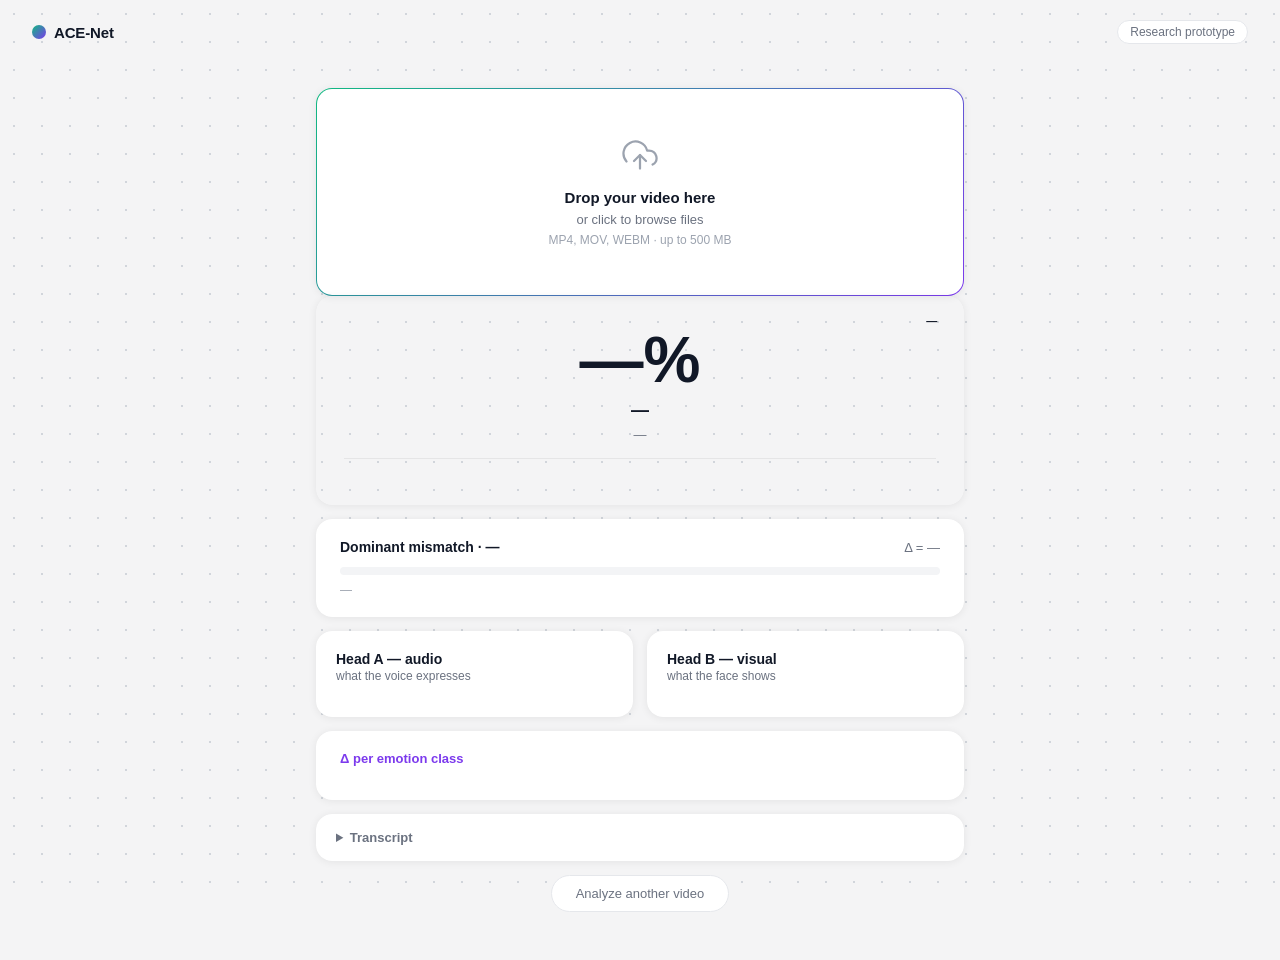
==== web/static/index.html @ 8065984e "feat: add ACE-Net web UI with full inference pipeline Loads all 3 trained checkpoints (stage2_acenet" ====
<!DOCTYPE html>
<html lang="en">
<head>
  <meta charset="UTF-8" />
  <meta name="viewport" content="width=device-width, initial-scale=1.0" />
  <title>ACE-Net Detector</title>
  <link rel="stylesheet" href="style.css" />
</head>
<body>
  <header>
    <div class="logo">
      <span class="logo-dot"></span>
      ACE-Net
    </div>
    <span class="badge-proto">Research prototype</span>
  </header>

  <main>

    <!-- ── STATE: idle (drop zone) ── -->
    <div id="state-idle" class="card drop-zone" data-state>
      <input type="file" id="file-input" accept="video/*" hidden />
      <div class="upload-icon">
        <svg width="36" height="36" viewBox="0 0 24 24" fill="none"
             stroke="currentColor" stroke-width="1.5" stroke-linecap="round" stroke-linejoin="round">
          <polyline points="16 16 12 12 8 16"/>
          <line x1="12" y1="12" x2="12" y2="21"/>
          <path d="M20.39 18.39A5 5 0 0 0 18 9h-1.26A8 8 0 1 0 3 16.3"/>
        </svg>
      </div>
      <p class="drop-title">Drop your video here</p>
      <p class="drop-sub">or click to browse files</p>
      <p class="drop-hint">MP4, MOV, WEBM · up to 500 MB</p>
    </div>

    <!-- ── STATE: file selected ── -->
    <div id="state-selected" class="card drop-zone" data-state hidden>
      <div class="file-thumb">
        <svg width="40" height="40" viewBox="0 0 24 24" fill="none"
             stroke="currentColor" stroke-width="1.5" stroke-linecap="round" stroke-linejoin="round">
          <rect x="2" y="2" width="20" height="20" rx="3"/>
          <polygon points="10 8 16 12 10 16 10 8"/>
        </svg>
      </div>
      <p id="file-info" class="file-info-text">—</p>
      <button id="run-btn" class="btn-run">Run Analysis</button>
      <p class="drop-hint mt-8">Click anywhere to change file</p>
    </div>

    <!-- ── STATE: analyzing ── -->
    <div id="state-analyzing" class="card text-center" data-state hidden>
      <div class="spinner"></div>
      <h2 id="analyzing-title">Analyzing video</h2>
      <p id="analyzing-sub" class="sub-text"></p>
      <ul class="steps-list" id="steps-list"></ul>
    </div>

    <!-- ── STATE: results ── -->
    <div id="state-results" data-state hidden>

      <!-- verdict -->
      <div id="verdict-card" class="verdict-card">
        <span id="verdict-badge" class="verdict-badge">—</span>
        <div id="fake-pct"     class="fake-pct">—%</div>
        <div id="verdict-label" class="verdict-label">—</div>
        <div id="verdict-desc"  class="verdict-desc">—</div>
        <div class="verdict-metrics" id="verdict-metrics"></div>
      </div>

      <!-- dominant mismatch -->
      <div class="info-card">
        <div class="info-card-header">
          <span id="dom-label" class="info-card-title">Dominant mismatch · —</span>
          <span id="dom-delta" class="tag-delta">Δ = —</span>
        </div>
        <div class="bar-track"><div id="dom-bar" class="bar-fill bar-neutral" style="width:0%"></div></div>
        <p id="dom-hint" class="bar-hint">—</p>
      </div>

      <!-- emotion heads -->
      <div class="heads-row">
        <div class="head-card">
          <div class="head-title">Head A — audio</div>
          <div class="head-sub">what the voice expresses</div>
          <div id="audio-bars" class="emo-bars"></div>
        </div>
        <div class="head-card">
          <div class="head-title">Head B — visual</div>
          <div class="head-sub">what the face shows</div>
          <div id="visual-bars" class="emo-bars"></div>
        </div>
      </div>

      <!-- per-class delta -->
      <div class="info-card">
        <div class="delta-section-title">Δ per emotion class</div>
        <div id="delta-bars"></div>
      </div>

      <!-- transcript (collapsible) -->
      <details class="transcript-card">
        <summary>Transcript</summary>
        <p id="transcript-text" class="transcript-body">—</p>
      </details>

      <button id="reset-btn" class="btn-reset">Analyze another video</button>
    </div>

    <!-- ── STATE: error ── -->
    <div id="state-error" class="card text-center" data-state hidden>
      <div class="error-icon">⚠</div>
      <h2>Analysis failed</h2>
      <p id="error-msg" class="sub-text"></p>
      <button id="retry-btn" class="btn-reset mt-16">Try again</button>
    </div>

  </main>

  <script src="app.js"></script>
</body>
</html>
---- web/static/style.css ----
/* ── Reset & variables ── */
*, *::before, *::after { box-sizing: border-box; margin: 0; padding: 0; }

:root {
  --green:    #10b981;
  --green-dk: #059669;
  --purple:   #7c3aed;
  --red:      #ef4444;
  --red-dk:   #dc2626;
  --text:     #111827;
  --sub:      #6b7280;
  --hint:     #9ca3af;
  --line:     #e5e7eb;
  --bg:       #f4f4f5;
  --card:     #ffffff;
  --r:        16px;
  --shadow:   0 1px 8px rgba(0,0,0,0.07), 0 0 1px rgba(0,0,0,0.05);
}

body {
  font-family: -apple-system, BlinkMacSystemFont, "Segoe UI", Helvetica, Arial, sans-serif;
  background: var(--bg);
  min-height: 100vh;
  display: flex;
  flex-direction: column;
  color: var(--text);
}

/* subtle dot grid */
body::before {
  content: '';
  position: fixed; inset: 0;
  background-image: radial-gradient(circle, #d1d5db 1px, transparent 1px);
  background-size: 28px 28px;
  pointer-events: none;
  z-index: 0;
}

/* ── Header ── */
header {
  position: relative; z-index: 1;
  display: flex; justify-content: space-between; align-items: center;
  padding: 20px 32px;
}

.logo {
  display: flex; align-items: center; gap: 8px;
  font-weight: 700; font-size: 15px; letter-spacing: -0.01em;
}
.logo-dot {
  width: 14px; height: 14px; border-radius: 50%;
  background: linear-gradient(135deg, var(--green), var(--purple));
  flex-shrink: 0;
}
.badge-proto {
  font-size: 12px; color: var(--sub);
  padding: 4px 12px; border-radius: 20px;
  border: 1px solid var(--line); background: var(--card);
}

/* ── Main layout ── */
main {
  flex: 1; position: relative; z-index: 1;
  display: flex; flex-direction: column; align-items: center; justify-content: center;
  padding: 24px 16px 48px;
  width: 100%; max-width: 680px; margin: 0 auto;
}

/* ── Cards ── */
.card {
  background: var(--card); border-radius: var(--r);
  padding: 48px 40px; width: 100%;
  box-shadow: var(--shadow);
}
.text-center { text-align: center; }

/* ── Drop zone (gradient border) ── */
.drop-zone {
  background:
    linear-gradient(var(--card), var(--card)) padding-box,
    linear-gradient(135deg, var(--green), var(--purple)) border-box;
  border: 1.5px solid transparent;
  cursor: pointer;
  transition: transform 0.12s, box-shadow 0.12s;
  text-align: center;
}
.drop-zone:hover { transform: scale(1.004); box-shadow: 0 4px 20px rgba(0,0,0,0.09); }
.drop-zone.drag-over {
  background:
    linear-gradient(#f0fdf4, #f5f3ff) padding-box,
    linear-gradient(135deg, var(--green), var(--purple)) border-box;
}

.upload-icon { color: var(--hint); margin-bottom: 16px; display: flex; justify-content: center; }
.drop-title  { font-weight: 600; font-size: 15px; margin-bottom: 6px; }
.drop-sub    { font-size: 13px; color: var(--sub); margin-bottom: 6px; }
.drop-hint   { font-size: 12px; color: var(--hint); }
.mt-8        { margin-top: 8px; }

/* file selected */
.file-thumb { color: var(--green); display: flex; justify-content: center; margin-bottom: 14px; }
.file-info-text { font-size: 15px; font-weight: 500; margin-bottom: 22px; }

.btn-run {
  background: linear-gradient(135deg, var(--purple), #ec4899);
  color: #fff; border: none; border-radius: 40px;
  padding: 12px 40px; font-size: 14px; font-weight: 600;
  cursor: pointer; transition: opacity 0.15s;
  display: inline-block;
}
.btn-run:hover { opacity: 0.88; }

/* ── Spinner ── */
.spinner {
  width: 56px; height: 56px; border-radius: 50%;
  margin: 0 auto 24px;
  background: conic-gradient(var(--green) 0%, var(--purple) 55%, #e5e7eb 55%);
  -webkit-mask: radial-gradient(farthest-side, transparent calc(100% - 5px), #fff 0);
  mask:         radial-gradient(farthest-side, transparent calc(100% - 5px), #fff 0);
  animation: spin 0.9s linear infinite;
}
@keyframes spin { to { transform: rotate(360deg); } }

.card h2    { font-size: 18px; font-weight: 700; margin-bottom: 6px; }
.sub-text   { font-size: 13px; color: var(--sub); margin-bottom: 28px; }

/* ── Steps list ── */
.steps-list { list-style: none; display: inline-block; text-align: left; margin: 0 auto; }
.steps-list li {
  display: flex; align-items: center; gap: 10px;
  padding: 5px 0; font-size: 13px; color: var(--hint);
  transition: color 0.25s;
}
.steps-list li.done  { color: var(--text); }
.step-icon {
  width: 20px; height: 20px; flex-shrink: 0; border-radius: 50%;
  border: 2px solid #d1d5db;
  display: flex; align-items: center; justify-content: center;
  font-size: 10px; font-weight: 700;
  transition: background 0.25s, border-color 0.25s, color 0.25s;
}
.steps-list li.done .step-icon { background: var(--green); border-color: var(--green); color: #fff; }

/* ── Results ── */
#state-results {
  width: 100%; display: flex; flex-direction: column; gap: 14px;
}

/* verdict card */
.verdict-card {
  border-radius: var(--r); padding: 32px 28px;
  box-shadow: var(--shadow); text-align: center; position: relative;
}
.verdict-card.genuine { background: #f0fdf4; }
.verdict-card.fake    { background: #fef2f2; }

.verdict-badge {
  position: absolute; top: 16px; right: 16px;
  font-size: 11px; font-weight: 700; text-transform: uppercase;
  letter-spacing: 0.06em; padding: 3px 10px; border-radius: 20px;
}
.verdict-card.genuine .verdict-badge { background: #dcfce7; color: var(--green-dk); }
.verdict-card.fake    .verdict-badge { background: #fee2e2; color: var(--red-dk); }

.fake-pct {
  font-size: 64px; font-weight: 800; line-height: 1; margin-bottom: 8px;
}
.verdict-card.genuine .fake-pct { color: var(--green-dk); }
.verdict-card.fake    .fake-pct { color: var(--red-dk); }

.verdict-label { font-size: 18px; font-weight: 700; margin-bottom: 6px; }
.verdict-card.genuine .verdict-label { color: var(--green-dk); }
.verdict-card.fake    .verdict-label { color: var(--red-dk); }
.verdict-desc { font-size: 13px; color: var(--sub); }

.verdict-metrics {
  display: flex; flex-wrap: wrap; gap: 8px; justify-content: center;
  margin-top: 16px; border-top: 1px solid rgba(0,0,0,0.06); padding-top: 14px;
}
.metric-chip {
  font-size: 11px; color: var(--sub);
  background: rgba(0,0,0,0.04); border-radius: 20px; padding: 3px 10px;
}
.metric-chip strong { color: var(--text); }

/* info card */
.info-card {
  background: var(--card); border-radius: var(--r);
  padding: 20px 24px; box-shadow: var(--shadow);
}
.info-card-header { display: flex; justify-content: space-between; align-items: center; margin-bottom: 12px; }
.info-card-title  { font-size: 14px; font-weight: 600; }
.tag-delta        { font-size: 13px; color: var(--sub); }

.bar-track { height: 8px; background: #f3f4f6; border-radius: 4px; overflow: hidden; margin-bottom: 8px; }
.bar-fill  { height: 100%; border-radius: 4px; transition: width 0.7s ease; }
.bar-green   { background: var(--green); }
.bar-purple  { background: var(--purple); }
.bar-neutral { background: var(--sub); }
.bar-hint    { font-size: 12px; color: var(--hint); }

.delta-section-title { font-size: 13px; font-weight: 600; color: var(--purple); margin-bottom: 14px; }

/* emotion heads */
.heads-row { display: grid; grid-template-columns: 1fr 1fr; gap: 14px; }
.head-card { background: var(--card); border-radius: var(--r); padding: 20px; box-shadow: var(--shadow); }
.head-title { font-size: 14px; font-weight: 700; margin-bottom: 2px; }
.head-sub   { font-size: 12px; color: var(--sub); margin-bottom: 14px; }

.emo-row    { display: flex; align-items: center; gap: 8px; margin-bottom: 7px; }
.emo-label  { font-size: 12px; color: var(--sub); width: 56px; flex-shrink: 0; }
.emo-track  { flex: 1; height: 6px; background: #f3f4f6; border-radius: 3px; overflow: hidden; }
.emo-fill   { height: 100%; border-radius: 3px; transition: width 0.7s ease; }
.emo-value  { font-size: 12px; color: var(--sub); width: 34px; text-align: right; flex-shrink: 0; }

/* delta rows */
.delta-row   { display: flex; align-items: center; gap: 8px; margin-bottom: 8px; }
.delta-label { font-size: 12px; color: var(--sub); width: 56px; flex-shrink: 0; }
.delta-track { flex: 1; height: 6px; background: #f3f4f6; border-radius: 3px; overflow: hidden; }
.delta-fill  { height: 100%; border-radius: 3px; transition: width 0.7s ease; }
.delta-val   { font-size: 12px; color: var(--sub); width: 32px; text-align: right; flex-shrink: 0; }
.tag-sm {
  font-size: 10px; font-weight: 700; padding: 2px 8px; border-radius: 20px;
  text-transform: uppercase; width: 36px; text-align: center; flex-shrink: 0;
}
.tag-low  { background: #dcfce7; color: var(--green-dk); }
.tag-med  { background: #fef9c3; color: #a16207; }
.tag-high { background: #fee2e2; color: var(--red-dk); }

/* transcript */
.transcript-card {
  background: var(--card); border-radius: var(--r);
  padding: 16px 20px; box-shadow: var(--shadow);
  font-size: 13px;
}
.transcript-card summary { cursor: pointer; font-weight: 600; color: var(--sub); }
.transcript-body { margin-top: 10px; color: var(--text); line-height: 1.6; white-space: pre-wrap; }

/* reset / retry */
.btn-reset {
  background: var(--card); border: 1px solid var(--line);
  border-radius: 40px; padding: 10px 24px;
  font-size: 13px; color: var(--sub); cursor: pointer;
  transition: border-color 0.15s, color 0.15s;
  align-self: center;
}
.btn-reset:hover { border-color: var(--purple); color: var(--purple); }
.mt-16 { margin-top: 16px; }

.error-icon { font-size: 40px; margin-bottom: 12px; }

/* ── Responsive ── */
@media (max-width: 540px) {
  .card { padding: 32px 20px; }
  .heads-row { grid-template-columns: 1fr; }
  .fake-pct { font-size: 48px; }
}
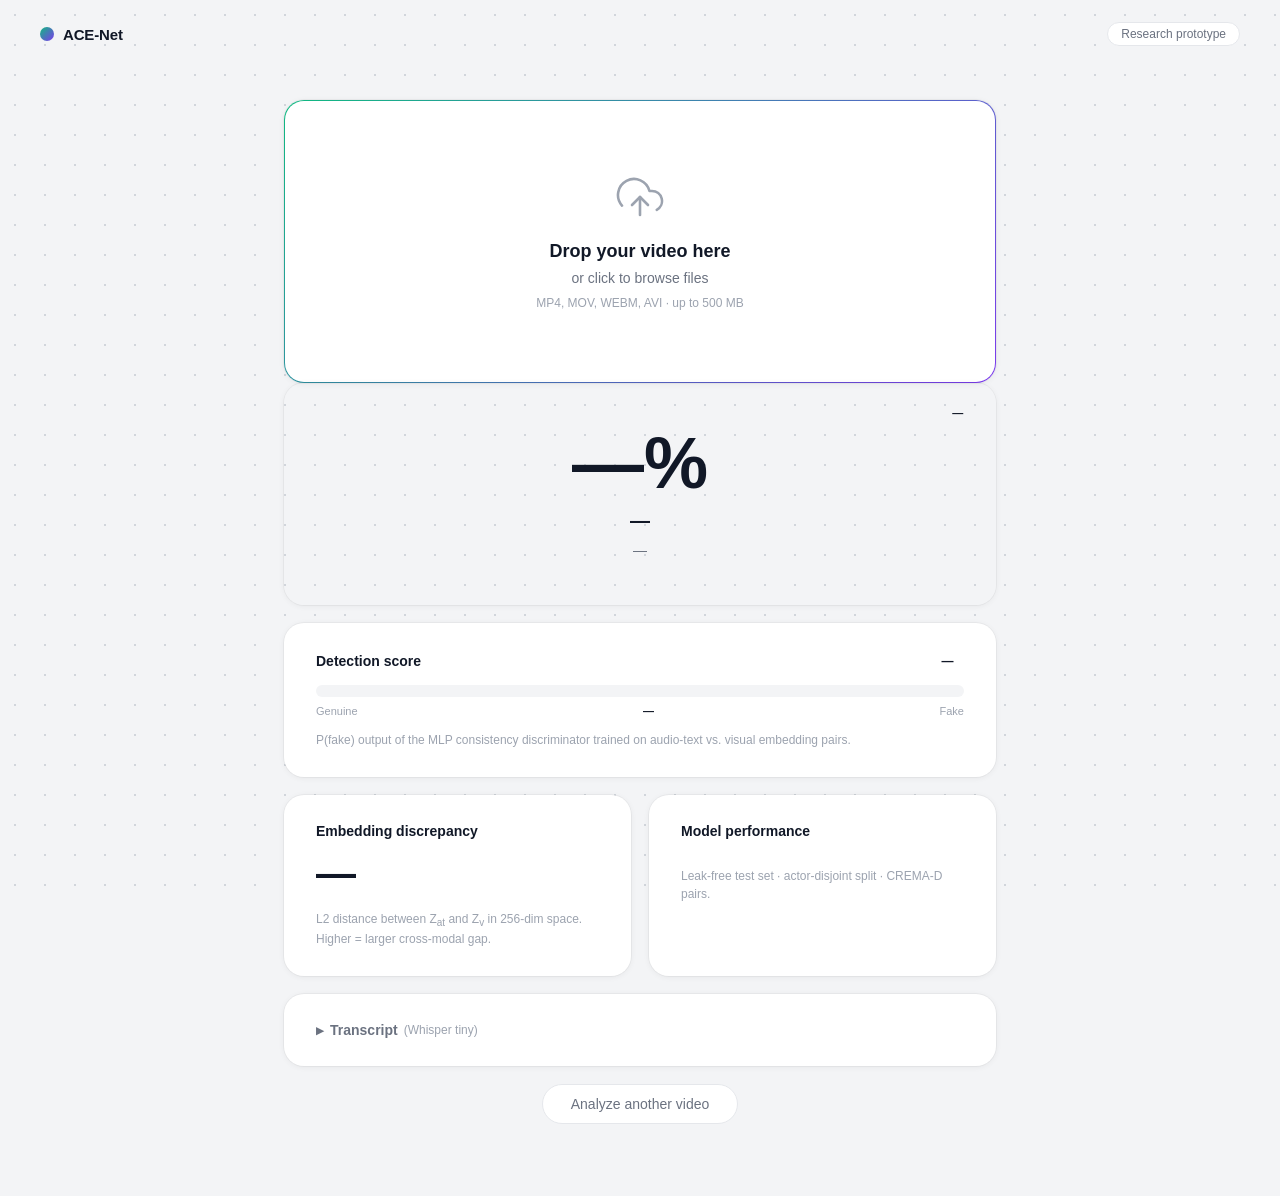
==== commit a03a0c02: "feat: redesign web UI — remove unreliable emotion bars, add breathing room Drop emotion-head bars an" ====
--- a/web/static/index.html
+++ b/web/static/index.html
@@ -7,6 +7,7 @@
   <link rel="stylesheet" href="style.css" />
 </head>
 <body>
+
   <header>
     <div class="logo">
       <span class="logo-dot"></span>
@@ -17,101 +18,114 @@
 
   <main>
 
-    <!-- ── STATE: idle (drop zone) ── -->
-    <div id="state-idle" class="card drop-zone" data-state>
+    <!-- ── SCREEN 1: Upload ── -->
+    <div id="state-idle" class="drop-zone" data-state>
       <input type="file" id="file-input" accept="video/*" hidden />
-      <div class="upload-icon">
-        <svg width="36" height="36" viewBox="0 0 24 24" fill="none"
-             stroke="currentColor" stroke-width="1.5" stroke-linecap="round" stroke-linejoin="round">
+
+      <div class="dz-icon">
+        <svg width="48" height="48" viewBox="0 0 24 24" fill="none"
+             stroke="currentColor" stroke-width="1.3" stroke-linecap="round" stroke-linejoin="round">
           <polyline points="16 16 12 12 8 16"/>
           <line x1="12" y1="12" x2="12" y2="21"/>
           <path d="M20.39 18.39A5 5 0 0 0 18 9h-1.26A8 8 0 1 0 3 16.3"/>
         </svg>
       </div>
-      <p class="drop-title">Drop your video here</p>
-      <p class="drop-sub">or click to browse files</p>
-      <p class="drop-hint">MP4, MOV, WEBM · up to 500 MB</p>
+
+      <p class="dz-title">Drop your video here</p>
+      <p class="dz-sub">or click to browse files</p>
+      <p class="dz-hint">MP4, MOV, WEBM, AVI · up to 500 MB</p>
     </div>
 
-    <!-- ── STATE: file selected ── -->
-    <div id="state-selected" class="card drop-zone" data-state hidden>
-      <div class="file-thumb">
-        <svg width="40" height="40" viewBox="0 0 24 24" fill="none"
-             stroke="currentColor" stroke-width="1.5" stroke-linecap="round" stroke-linejoin="round">
+    <!-- ── SCREEN 1b: File selected ── -->
+    <div id="state-selected" class="drop-zone" data-state hidden>
+      <div class="dz-icon dz-icon--file">
+        <svg width="48" height="48" viewBox="0 0 24 24" fill="none"
+             stroke="currentColor" stroke-width="1.3" stroke-linecap="round" stroke-linejoin="round">
           <rect x="2" y="2" width="20" height="20" rx="3"/>
-          <polygon points="10 8 16 12 10 16 10 8"/>
+          <polygon points="10 8 16 12 10 16 10 8" fill="currentColor" stroke="none"/>
         </svg>
       </div>
-      <p id="file-info" class="file-info-text">—</p>
+      <p id="file-info" class="dz-filename">—</p>
       <button id="run-btn" class="btn-run">Run Analysis</button>
-      <p class="drop-hint mt-8">Click anywhere to change file</p>
+      <p class="dz-hint" style="margin-top:16px">Click anywhere else to change file</p>
     </div>
 
-    <!-- ── STATE: analyzing ── -->
-    <div id="state-analyzing" class="card text-center" data-state hidden>
+    <!-- ── SCREEN 2: Analyzing ── -->
+    <div id="state-analyzing" class="panel panel--center" data-state hidden>
       <div class="spinner"></div>
-      <h2 id="analyzing-title">Analyzing video</h2>
-      <p id="analyzing-sub" class="sub-text"></p>
-      <ul class="steps-list" id="steps-list"></ul>
+      <h2 class="panel-title">Analyzing video</h2>
+      <p id="analyzing-sub" class="panel-sub"></p>
+      <ul class="steps" id="steps-list"></ul>
     </div>
 
-    <!-- ── STATE: results ── -->
-    <div id="state-results" data-state hidden>
+    <!-- ── SCREEN 3: Results ── -->
+    <div id="state-results" class="results" data-state hidden>
 
       <!-- verdict -->
-      <div id="verdict-card" class="verdict-card">
-        <span id="verdict-badge" class="verdict-badge">—</span>
-        <div id="fake-pct"     class="fake-pct">—%</div>
-        <div id="verdict-label" class="verdict-label">—</div>
-        <div id="verdict-desc"  class="verdict-desc">—</div>
-        <div class="verdict-metrics" id="verdict-metrics"></div>
+      <div id="verdict-card" class="verdict">
+        <span id="verdict-badge" class="verdict__badge">—</span>
+        <div id="fake-pct"      class="verdict__pct">—%</div>
+        <div id="verdict-label" class="verdict__label">—</div>
+        <div id="verdict-desc"  class="verdict__desc">—</div>
       </div>
 
-      <!-- dominant mismatch -->
-      <div class="info-card">
-        <div class="info-card-header">
-          <span id="dom-label" class="info-card-title">Dominant mismatch · —</span>
-          <span id="dom-delta" class="tag-delta">Δ = —</span>
+      <!-- detection score bar -->
+      <div class="panel panel--padded">
+        <div class="metric-header">
+          <span class="metric-title">Detection score</span>
+          <span id="score-tag" class="score-tag">—</span>
         </div>
-        <div class="bar-track"><div id="dom-bar" class="bar-fill bar-neutral" style="width:0%"></div></div>
-        <p id="dom-hint" class="bar-hint">—</p>
+        <div class="score-track">
+          <div id="score-fill" class="score-fill" style="width:0%"></div>
+        </div>
+        <div class="score-axis">
+          <span>Genuine</span>
+          <span id="score-pct-label">—</span>
+          <span>Fake</span>
+        </div>
+        <p class="metric-note">
+          P(fake) output of the MLP consistency discriminator trained on
+          audio-text vs. visual embedding pairs.
+        </p>
       </div>
 
-      <!-- emotion heads -->
-      <div class="heads-row">
-        <div class="head-card">
-          <div class="head-title">Head A — audio</div>
-          <div class="head-sub">what the voice expresses</div>
-          <div id="audio-bars" class="emo-bars"></div>
+      <!-- discrepancy + model stats side by side -->
+      <div class="two-col">
+
+        <div class="panel panel--padded">
+          <div class="metric-title">Embedding discrepancy</div>
+          <div id="disc-value" class="big-number">—</div>
+          <p class="metric-note">
+            L2 distance between Z<sub>at</sub> and Z<sub>v</sub> in 256-dim
+            space. Higher = larger cross-modal gap.
+          </p>
         </div>
-        <div class="head-card">
-          <div class="head-title">Head B — visual</div>
-          <div class="head-sub">what the face shows</div>
-          <div id="visual-bars" class="emo-bars"></div>
+
+        <div class="panel panel--padded">
+          <div class="metric-title">Model performance</div>
+          <div class="stat-grid" id="stat-grid"></div>
+          <p class="metric-note">
+            Leak-free test set · actor-disjoint split · CREMA-D pairs.
+          </p>
         </div>
+
       </div>
 
-      <!-- per-class delta -->
-      <div class="info-card">
-        <div class="delta-section-title">Δ per emotion class</div>
-        <div id="delta-bars"></div>
-      </div>
-
-      <!-- transcript (collapsible) -->
-      <details class="transcript-card">
-        <summary>Transcript</summary>
+      <!-- transcript -->
+      <details class="panel panel--padded transcript">
+        <summary>Transcript <span class="transcript-hint">(Whisper tiny)</span></summary>
         <p id="transcript-text" class="transcript-body">—</p>
       </details>
 
-      <button id="reset-btn" class="btn-reset">Analyze another video</button>
+      <button id="reset-btn" class="btn-ghost">Analyze another video</button>
     </div>
 
-    <!-- ── STATE: error ── -->
-    <div id="state-error" class="card text-center" data-state hidden>
+    <!-- ── Error ── -->
+    <div id="state-error" class="panel panel--center" data-state hidden>
       <div class="error-icon">⚠</div>
-      <h2>Analysis failed</h2>
-      <p id="error-msg" class="sub-text"></p>
-      <button id="retry-btn" class="btn-reset mt-16">Try again</button>
+      <h2 class="panel-title">Analysis failed</h2>
+      <p id="error-msg" class="panel-sub"></p>
+      <button id="retry-btn" class="btn-ghost" style="margin-top:24px">Try again</button>
     </div>
 
   </main>
--- a/web/static/style.css
+++ b/web/static/style.css
@@ -1,257 +1,257 @@
-/* ── Reset & variables ── */
+/* ── Reset ── */
 *, *::before, *::after { box-sizing: border-box; margin: 0; padding: 0; }
 
 :root {
   --green:    #10b981;
   --green-dk: #059669;
+  --green-bg: #f0fdf4;
   --purple:   #7c3aed;
   --red:      #ef4444;
   --red-dk:   #dc2626;
+  --red-bg:   #fef2f2;
   --text:     #111827;
   --sub:      #6b7280;
   --hint:     #9ca3af;
   --line:     #e5e7eb;
-  --bg:       #f4f4f5;
-  --card:     #ffffff;
-  --r:        16px;
-  --shadow:   0 1px 8px rgba(0,0,0,0.07), 0 0 1px rgba(0,0,0,0.05);
+  --bg:       #f3f4f6;
+  --surface:  #ffffff;
+  --r:        20px;
+  --shadow:   0 1px 6px rgba(0,0,0,0.06), 0 0 0 1px rgba(0,0,0,0.04);
 }
 
 body {
   font-family: -apple-system, BlinkMacSystemFont, "Segoe UI", Helvetica, Arial, sans-serif;
   background: var(--bg);
   min-height: 100vh;
+  color: var(--text);
   display: flex;
   flex-direction: column;
-  color: var(--text);
-}
-
-/* subtle dot grid */
+}
+
+/* dot grid */
 body::before {
   content: '';
-  position: fixed; inset: 0;
+  position: fixed; inset: 0; z-index: 0; pointer-events: none;
   background-image: radial-gradient(circle, #d1d5db 1px, transparent 1px);
-  background-size: 28px 28px;
-  pointer-events: none;
-  z-index: 0;
+  background-size: 30px 30px;
 }
 
 /* ── Header ── */
 header {
   position: relative; z-index: 1;
-  display: flex; justify-content: space-between; align-items: center;
-  padding: 20px 32px;
-}
-
+  display: flex; align-items: center; justify-content: space-between;
+  padding: 22px 40px;
+}
 .logo {
-  display: flex; align-items: center; gap: 8px;
+  display: flex; align-items: center; gap: 9px;
   font-weight: 700; font-size: 15px; letter-spacing: -0.01em;
 }
 .logo-dot {
-  width: 14px; height: 14px; border-radius: 50%;
+  width: 14px; height: 14px; border-radius: 50%; flex-shrink: 0;
   background: linear-gradient(135deg, var(--green), var(--purple));
-  flex-shrink: 0;
 }
 .badge-proto {
   font-size: 12px; color: var(--sub);
-  padding: 4px 12px; border-radius: 20px;
-  border: 1px solid var(--line); background: var(--card);
-}
-
-/* ── Main layout ── */
+  border: 1px solid var(--line); background: var(--surface);
+  padding: 4px 13px; border-radius: 20px;
+}
+
+/* ── Main ── */
 main {
   flex: 1; position: relative; z-index: 1;
   display: flex; flex-direction: column; align-items: center; justify-content: center;
-  padding: 24px 16px 48px;
-  width: 100%; max-width: 680px; margin: 0 auto;
-}
-
-/* ── Cards ── */
-.card {
-  background: var(--card); border-radius: var(--r);
-  padding: 48px 40px; width: 100%;
-  box-shadow: var(--shadow);
-}
-.text-center { text-align: center; }
-
-/* ── Drop zone (gradient border) ── */
+  padding: 32px 24px 72px;
+  width: 100%; max-width: 760px; margin: 0 auto;
+}
+
+/* ── Drop zone (screens 1 & 1b) ── */
 .drop-zone {
+  width: 100%;
   background:
-    linear-gradient(var(--card), var(--card)) padding-box,
+    linear-gradient(var(--surface), var(--surface)) padding-box,
     linear-gradient(135deg, var(--green), var(--purple)) border-box;
   border: 1.5px solid transparent;
+  border-radius: var(--r);
+  box-shadow: var(--shadow);
+  padding: 72px 48px;
+  text-align: center;
   cursor: pointer;
   transition: transform 0.12s, box-shadow 0.12s;
-  text-align: center;
-}
-.drop-zone:hover { transform: scale(1.004); box-shadow: 0 4px 20px rgba(0,0,0,0.09); }
+}
+.drop-zone:hover { transform: scale(1.003); box-shadow: 0 4px 24px rgba(0,0,0,0.09); }
 .drop-zone.drag-over {
   background:
     linear-gradient(#f0fdf4, #f5f3ff) padding-box,
     linear-gradient(135deg, var(--green), var(--purple)) border-box;
 }
 
-.upload-icon { color: var(--hint); margin-bottom: 16px; display: flex; justify-content: center; }
-.drop-title  { font-weight: 600; font-size: 15px; margin-bottom: 6px; }
-.drop-sub    { font-size: 13px; color: var(--sub); margin-bottom: 6px; }
-.drop-hint   { font-size: 12px; color: var(--hint); }
-.mt-8        { margin-top: 8px; }
-
-/* file selected */
-.file-thumb { color: var(--green); display: flex; justify-content: center; margin-bottom: 14px; }
-.file-info-text { font-size: 15px; font-weight: 500; margin-bottom: 22px; }
+.dz-icon { color: var(--hint); display: flex; justify-content: center; margin-bottom: 20px; }
+.dz-icon--file { color: var(--green); }
+
+.dz-title    { font-size: 18px; font-weight: 600; margin-bottom: 8px; }
+.dz-sub      { font-size: 14px; color: var(--sub); margin-bottom: 10px; }
+.dz-hint     { font-size: 12px; color: var(--hint); }
+.dz-filename { font-size: 16px; font-weight: 500; margin-bottom: 28px; }
 
 .btn-run {
+  display: inline-block;
   background: linear-gradient(135deg, var(--purple), #ec4899);
   color: #fff; border: none; border-radius: 40px;
-  padding: 12px 40px; font-size: 14px; font-weight: 600;
+  padding: 14px 48px; font-size: 15px; font-weight: 600;
   cursor: pointer; transition: opacity 0.15s;
-  display: inline-block;
-}
-.btn-run:hover { opacity: 0.88; }
-
-/* ── Spinner ── */
+}
+.btn-run:hover { opacity: 0.87; }
+
+/* ── Panels (generic surface card) ── */
+.panel {
+  background: var(--surface);
+  border-radius: var(--r);
+  box-shadow: var(--shadow);
+  width: 100%;
+}
+.panel--padded { padding: 28px 32px; }
+.panel--center  { padding: 64px 48px; text-align: center; }
+
+/* ── Spinner + analyzing ── */
 .spinner {
-  width: 56px; height: 56px; border-radius: 50%;
-  margin: 0 auto 24px;
+  width: 64px; height: 64px; border-radius: 50%;
+  margin: 0 auto 28px;
   background: conic-gradient(var(--green) 0%, var(--purple) 55%, #e5e7eb 55%);
-  -webkit-mask: radial-gradient(farthest-side, transparent calc(100% - 5px), #fff 0);
-  mask:         radial-gradient(farthest-side, transparent calc(100% - 5px), #fff 0);
+  -webkit-mask: radial-gradient(farthest-side, transparent calc(100% - 6px), #fff 0);
+  mask:         radial-gradient(farthest-side, transparent calc(100% - 6px), #fff 0);
   animation: spin 0.9s linear infinite;
 }
 @keyframes spin { to { transform: rotate(360deg); } }
 
-.card h2    { font-size: 18px; font-weight: 700; margin-bottom: 6px; }
-.sub-text   { font-size: 13px; color: var(--sub); margin-bottom: 28px; }
-
-/* ── Steps list ── */
-.steps-list { list-style: none; display: inline-block; text-align: left; margin: 0 auto; }
-.steps-list li {
-  display: flex; align-items: center; gap: 10px;
-  padding: 5px 0; font-size: 13px; color: var(--hint);
+.panel-title { font-size: 20px; font-weight: 700; margin-bottom: 8px; }
+.panel-sub   { font-size: 14px; color: var(--sub); margin-bottom: 32px; }
+
+/* steps */
+.steps { list-style: none; display: inline-block; text-align: left; }
+.steps li {
+  display: flex; align-items: center; gap: 12px;
+  padding: 6px 0; font-size: 14px; color: var(--hint);
   transition: color 0.25s;
 }
-.steps-list li.done  { color: var(--text); }
+.steps li.done { color: var(--text); }
 .step-icon {
-  width: 20px; height: 20px; flex-shrink: 0; border-radius: 50%;
+  width: 22px; height: 22px; flex-shrink: 0; border-radius: 50%;
   border: 2px solid #d1d5db;
   display: flex; align-items: center; justify-content: center;
-  font-size: 10px; font-weight: 700;
-  transition: background 0.25s, border-color 0.25s, color 0.25s;
-}
-.steps-list li.done .step-icon { background: var(--green); border-color: var(--green); color: #fff; }
-
-/* ── Results ── */
-#state-results {
-  width: 100%; display: flex; flex-direction: column; gap: 14px;
+  font-size: 11px; font-weight: 700;
+  transition: all 0.25s;
+}
+.steps li.done .step-icon { background: var(--green); border-color: var(--green); color: #fff; }
+
+/* ── Results layout ── */
+.results {
+  width: 100%; display: flex; flex-direction: column; gap: 18px;
 }
 
 /* verdict card */
-.verdict-card {
-  border-radius: var(--r); padding: 32px 28px;
+.verdict {
+  border-radius: var(--r); padding: 44px 40px;
   box-shadow: var(--shadow); text-align: center; position: relative;
 }
-.verdict-card.genuine { background: #f0fdf4; }
-.verdict-card.fake    { background: #fef2f2; }
-
-.verdict-badge {
-  position: absolute; top: 16px; right: 16px;
+.verdict.genuine { background: var(--green-bg); }
+.verdict.fake    { background: var(--red-bg); }
+
+.verdict__badge {
+  position: absolute; top: 20px; right: 20px;
   font-size: 11px; font-weight: 700; text-transform: uppercase;
-  letter-spacing: 0.06em; padding: 3px 10px; border-radius: 20px;
-}
-.verdict-card.genuine .verdict-badge { background: #dcfce7; color: var(--green-dk); }
-.verdict-card.fake    .verdict-badge { background: #fee2e2; color: var(--red-dk); }
-
-.fake-pct {
-  font-size: 64px; font-weight: 800; line-height: 1; margin-bottom: 8px;
-}
-.verdict-card.genuine .fake-pct { color: var(--green-dk); }
-.verdict-card.fake    .fake-pct { color: var(--red-dk); }
-
-.verdict-label { font-size: 18px; font-weight: 700; margin-bottom: 6px; }
-.verdict-card.genuine .verdict-label { color: var(--green-dk); }
-.verdict-card.fake    .verdict-label { color: var(--red-dk); }
-.verdict-desc { font-size: 13px; color: var(--sub); }
-
-.verdict-metrics {
-  display: flex; flex-wrap: wrap; gap: 8px; justify-content: center;
-  margin-top: 16px; border-top: 1px solid rgba(0,0,0,0.06); padding-top: 14px;
-}
-.metric-chip {
-  font-size: 11px; color: var(--sub);
-  background: rgba(0,0,0,0.04); border-radius: 20px; padding: 3px 10px;
-}
-.metric-chip strong { color: var(--text); }
-
-/* info card */
-.info-card {
-  background: var(--card); border-radius: var(--r);
-  padding: 20px 24px; box-shadow: var(--shadow);
-}
-.info-card-header { display: flex; justify-content: space-between; align-items: center; margin-bottom: 12px; }
-.info-card-title  { font-size: 14px; font-weight: 600; }
-.tag-delta        { font-size: 13px; color: var(--sub); }
-
-.bar-track { height: 8px; background: #f3f4f6; border-radius: 4px; overflow: hidden; margin-bottom: 8px; }
-.bar-fill  { height: 100%; border-radius: 4px; transition: width 0.7s ease; }
-.bar-green   { background: var(--green); }
-.bar-purple  { background: var(--purple); }
-.bar-neutral { background: var(--sub); }
-.bar-hint    { font-size: 12px; color: var(--hint); }
-
-.delta-section-title { font-size: 13px; font-weight: 600; color: var(--purple); margin-bottom: 14px; }
-
-/* emotion heads */
-.heads-row { display: grid; grid-template-columns: 1fr 1fr; gap: 14px; }
-.head-card { background: var(--card); border-radius: var(--r); padding: 20px; box-shadow: var(--shadow); }
-.head-title { font-size: 14px; font-weight: 700; margin-bottom: 2px; }
-.head-sub   { font-size: 12px; color: var(--sub); margin-bottom: 14px; }
-
-.emo-row    { display: flex; align-items: center; gap: 8px; margin-bottom: 7px; }
-.emo-label  { font-size: 12px; color: var(--sub); width: 56px; flex-shrink: 0; }
-.emo-track  { flex: 1; height: 6px; background: #f3f4f6; border-radius: 3px; overflow: hidden; }
-.emo-fill   { height: 100%; border-radius: 3px; transition: width 0.7s ease; }
-.emo-value  { font-size: 12px; color: var(--sub); width: 34px; text-align: right; flex-shrink: 0; }
-
-/* delta rows */
-.delta-row   { display: flex; align-items: center; gap: 8px; margin-bottom: 8px; }
-.delta-label { font-size: 12px; color: var(--sub); width: 56px; flex-shrink: 0; }
-.delta-track { flex: 1; height: 6px; background: #f3f4f6; border-radius: 3px; overflow: hidden; }
-.delta-fill  { height: 100%; border-radius: 3px; transition: width 0.7s ease; }
-.delta-val   { font-size: 12px; color: var(--sub); width: 32px; text-align: right; flex-shrink: 0; }
-.tag-sm {
-  font-size: 10px; font-weight: 700; padding: 2px 8px; border-radius: 20px;
-  text-transform: uppercase; width: 36px; text-align: center; flex-shrink: 0;
-}
-.tag-low  { background: #dcfce7; color: var(--green-dk); }
-.tag-med  { background: #fef9c3; color: #a16207; }
-.tag-high { background: #fee2e2; color: var(--red-dk); }
+  letter-spacing: 0.07em; padding: 4px 12px; border-radius: 20px;
+}
+.verdict.genuine .verdict__badge { background: #dcfce7; color: var(--green-dk); }
+.verdict.fake    .verdict__badge { background: #fee2e2; color: var(--red-dk); }
+
+.verdict__pct {
+  font-size: 72px; font-weight: 800; line-height: 1; margin-bottom: 10px;
+}
+.verdict.genuine .verdict__pct { color: var(--green-dk); }
+.verdict.fake    .verdict__pct { color: var(--red-dk); }
+
+.verdict__label { font-size: 20px; font-weight: 700; margin-bottom: 8px; }
+.verdict.genuine .verdict__label { color: var(--green-dk); }
+.verdict.fake    .verdict__label { color: var(--red-dk); }
+.verdict__desc { font-size: 14px; color: var(--sub); line-height: 1.5; }
+
+/* detection score bar */
+.metric-header { display: flex; justify-content: space-between; align-items: center; margin-bottom: 14px; }
+.metric-title  { font-size: 14px; font-weight: 600; color: var(--text); }
+
+.score-tag {
+  font-size: 12px; font-weight: 700; text-transform: uppercase;
+  letter-spacing: 0.05em; padding: 3px 10px; border-radius: 20px;
+}
+.score-tag.genuine { background: #dcfce7; color: var(--green-dk); }
+.score-tag.fake    { background: #fee2e2; color: var(--red-dk); }
+
+.score-track {
+  height: 12px; background: #f3f4f6; border-radius: 6px; overflow: hidden; margin-bottom: 8px;
+}
+.score-fill {
+  height: 100%; border-radius: 6px;
+  background: linear-gradient(90deg, var(--green), #facc15 50%, var(--red));
+  background-size: 200% 100%;
+  transition: background-position 0.6s ease, width 0.7s ease;
+}
+.score-axis {
+  display: flex; justify-content: space-between;
+  font-size: 11px; color: var(--hint); margin-bottom: 14px;
+}
+#score-pct-label { font-weight: 600; color: var(--text); }
+
+.metric-note {
+  font-size: 12px; color: var(--hint); line-height: 1.5; margin-top: 4px;
+}
+
+/* two-column grid */
+.two-col {
+  display: grid; grid-template-columns: 1fr 1fr; gap: 18px;
+}
+
+/* big number (discrepancy) */
+.big-number {
+  font-size: 40px; font-weight: 800; color: var(--text);
+  margin: 12px 0 14px; letter-spacing: -0.02em;
+}
+
+/* stat grid */
+.stat-grid {
+  display: grid; grid-template-columns: 1fr 1fr; gap: 10px; margin: 14px 0 14px;
+}
+.stat-item { display: flex; flex-direction: column; }
+.stat-item .stat-val { font-size: 22px; font-weight: 700; color: var(--text); }
+.stat-item .stat-key { font-size: 11px; color: var(--hint); text-transform: uppercase; letter-spacing: 0.05em; margin-top: 2px; }
 
 /* transcript */
-.transcript-card {
-  background: var(--card); border-radius: var(--r);
-  padding: 16px 20px; box-shadow: var(--shadow);
-  font-size: 13px;
-}
-.transcript-card summary { cursor: pointer; font-weight: 600; color: var(--sub); }
-.transcript-body { margin-top: 10px; color: var(--text); line-height: 1.6; white-space: pre-wrap; }
-
-/* reset / retry */
-.btn-reset {
-  background: var(--card); border: 1px solid var(--line);
-  border-radius: 40px; padding: 10px 24px;
-  font-size: 13px; color: var(--sub); cursor: pointer;
-  transition: border-color 0.15s, color 0.15s;
+.transcript summary {
+  cursor: pointer; font-size: 14px; font-weight: 600; color: var(--sub);
+  list-style: none; display: flex; align-items: center; gap: 6px;
+}
+.transcript summary::before { content: '▶'; font-size: 10px; transition: transform 0.2s; }
+.transcript[open] summary::before { transform: rotate(90deg); }
+.transcript-hint { font-weight: 400; color: var(--hint); font-size: 12px; }
+.transcript-body { margin-top: 14px; font-size: 14px; color: var(--text); line-height: 1.7; white-space: pre-wrap; }
+
+/* ghost button */
+.btn-ghost {
   align-self: center;
-}
-.btn-reset:hover { border-color: var(--purple); color: var(--purple); }
-.mt-16 { margin-top: 16px; }
-
-.error-icon { font-size: 40px; margin-bottom: 12px; }
+  background: var(--surface); border: 1px solid var(--line); border-radius: 40px;
+  padding: 11px 28px; font-size: 14px; color: var(--sub);
+  cursor: pointer; transition: border-color 0.15s, color 0.15s;
+}
+.btn-ghost:hover { border-color: var(--purple); color: var(--purple); }
+
+.error-icon { font-size: 44px; margin-bottom: 14px; }
 
 /* ── Responsive ── */
-@media (max-width: 540px) {
-  .card { padding: 32px 20px; }
-  .heads-row { grid-template-columns: 1fr; }
-  .fake-pct { font-size: 48px; }
-}
+@media (max-width: 560px) {
+  .drop-zone      { padding: 52px 28px; }
+  .panel--padded  { padding: 22px 20px; }
+  .panel--center  { padding: 48px 24px; }
+  .two-col        { grid-template-columns: 1fr; }
+  .verdict__pct   { font-size: 56px; }
+  .verdict        { padding: 36px 24px; }
+  header          { padding: 18px 20px; }
+}
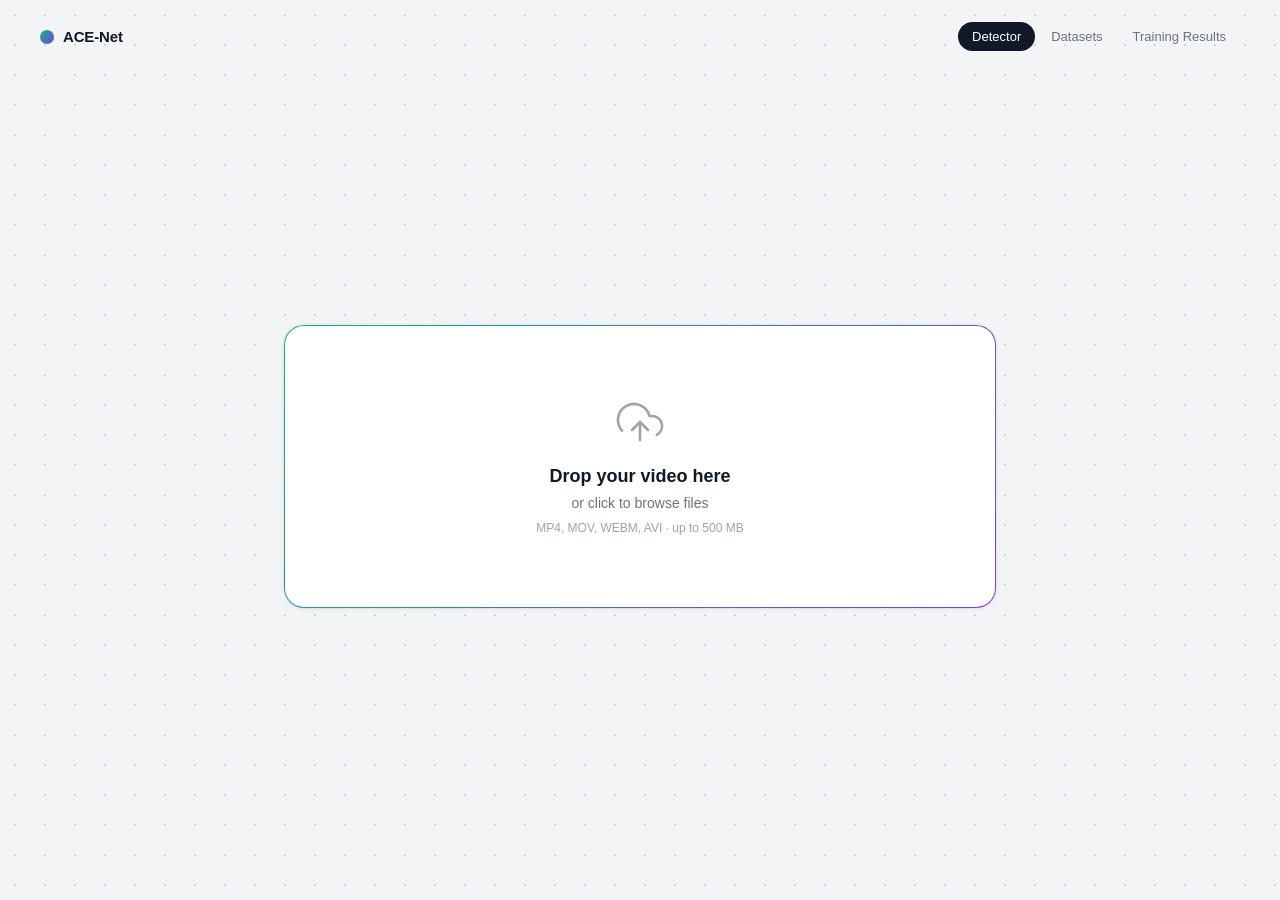
==== commit c61d1531: "feat: add /datasets and /acenet-results pages with header nav - Header nav bar on all pages (Detecto" ====
--- a/web/static/index.html
+++ b/web/static/index.html
@@ -13,7 +13,11 @@
       <span class="logo-dot"></span>
       ACE-Net
     </div>
-    <span class="badge-proto">Research prototype</span>
+    <nav class="site-nav">
+      <a href="/" class="nav-link active">Detector</a>
+      <a href="/datasets" class="nav-link">Datasets</a>
+      <a href="/acenet-results" class="nav-link">Training Results</a>
+    </nav>
   </header>
 
   <main>
--- a/web/static/style.css
+++ b/web/static/style.css
@@ -1,5 +1,6 @@
 /* ── Reset ── */
 *, *::before, *::after { box-sizing: border-box; margin: 0; padding: 0; }
+[hidden] { display: none !important; }
 
 :root {
   --green:    #10b981;
@@ -56,6 +57,97 @@
   padding: 4px 13px; border-radius: 20px;
 }
 
+/* ── Site nav ── */
+.site-nav {
+  display: flex; align-items: center; gap: 2px;
+}
+.nav-link {
+  padding: 7px 14px; border-radius: 20px;
+  font-size: 13px; font-weight: 500; color: var(--sub);
+  text-decoration: none; white-space: nowrap;
+  transition: background 0.15s, color 0.15s;
+}
+.nav-link:hover { background: rgba(0,0,0,0.06); color: var(--text); }
+.nav-link.active { background: var(--text); color: #fff; }
+
+/* ── Content pages (datasets / training-results) ── */
+.page-main {
+  flex: 1; position: relative; z-index: 1;
+  width: 100%; max-width: 1120px; margin: 0 auto;
+  padding: 0 32px 72px;
+}
+.page-hero {
+  text-align: center; padding: 32px 0 28px;
+}
+.page-hero h1 {
+  font-size: 38px; font-weight: 800; letter-spacing: -0.025em; margin-bottom: 12px;
+  background: linear-gradient(135deg, var(--text) 40%, var(--purple));
+  -webkit-background-clip: text; -webkit-text-fill-color: transparent; background-clip: text;
+}
+.page-hero .hero-sub {
+  font-size: 15px; color: var(--sub); line-height: 1.7;
+  max-width: 620px; margin: 0 auto;
+}
+
+/* ── Scroll reveal ── */
+.reveal {
+  opacity: 0; transform: translateY(22px);
+  transition: opacity 0.55s cubic-bezier(.22,1,.36,1), transform 0.55s cubic-bezier(.22,1,.36,1);
+}
+.reveal.in { opacity: 1; transform: translateY(0); }
+.section-label {
+  font-size: 11px; font-weight: 700; text-transform: uppercase;
+  letter-spacing: 0.08em; color: var(--hint); margin-bottom: 6px;
+}
+.section-title {
+  font-size: 22px; font-weight: 700; letter-spacing: -0.01em; margin-bottom: 6px;
+}
+.section-sub {
+  font-size: 14px; color: var(--sub); line-height: 1.6; margin-bottom: 24px;
+}
+.section-strip {
+  display: flex; align-items: baseline; gap: 10px; margin-bottom: 14px;
+}
+.section-strip h2 { font-size: 20px; font-weight: 700; letter-spacing: -0.01em; }
+.section-strip .s-count {
+  font-size: 11px; font-weight: 600; color: var(--hint);
+  background: var(--bg); padding: 2px 9px; border-radius: 20px;
+}
+
+/* ── Progress bars (shared) ── */
+.bar-row { display: flex; align-items: center; gap: 10px; margin-bottom: 8px; }
+.bar-label { font-size: 12px; font-weight: 600; width: 32px; flex-shrink: 0; color: var(--sub); }
+.bar-track { flex: 1; height: 8px; background: var(--bg); border-radius: 4px; overflow: hidden; }
+.bar-fill  { height: 100%; border-radius: 4px; transition: width 0.9s cubic-bezier(.22,1,.36,1); }
+.bar-val   { font-size: 12px; font-weight: 600; width: 38px; text-align: right; flex-shrink: 0; }
+
+/* ── Metric pill grid ── */
+.metric-pills { display: flex; flex-wrap: wrap; gap: 10px; }
+.metric-pill {
+  display: flex; flex-direction: column; align-items: center;
+  background: var(--bg); border-radius: 14px; padding: 14px 20px; min-width: 76px;
+}
+.metric-pill .mp-val { font-size: 22px; font-weight: 800; color: var(--text); letter-spacing: -0.02em; }
+.metric-pill .mp-key { font-size: 10px; font-weight: 700; text-transform: uppercase;
+  letter-spacing: 0.07em; color: var(--hint); margin-top: 3px; }
+
+/* ── Image gallery ── */
+.img-gallery { display: grid; grid-template-columns: repeat(auto-fill, minmax(260px, 1fr)); gap: 16px; }
+.img-card {
+  background: var(--surface); border-radius: 16px; overflow: hidden;
+  box-shadow: var(--shadow);
+}
+.img-card img { width: 100%; display: block; }
+.img-card-label {
+  padding: 10px 14px; font-size: 12px; font-weight: 600; color: var(--sub);
+  border-top: 1px solid var(--line);
+}
+
+@media (max-width: 640px) {
+  .page-hero h1 { font-size: 26px; }
+  .site-nav .nav-link { padding: 6px 10px; font-size: 12px; }
+}
+
 /* ── Main ── */
 main {
   flex: 1; position: relative; z-index: 1;
